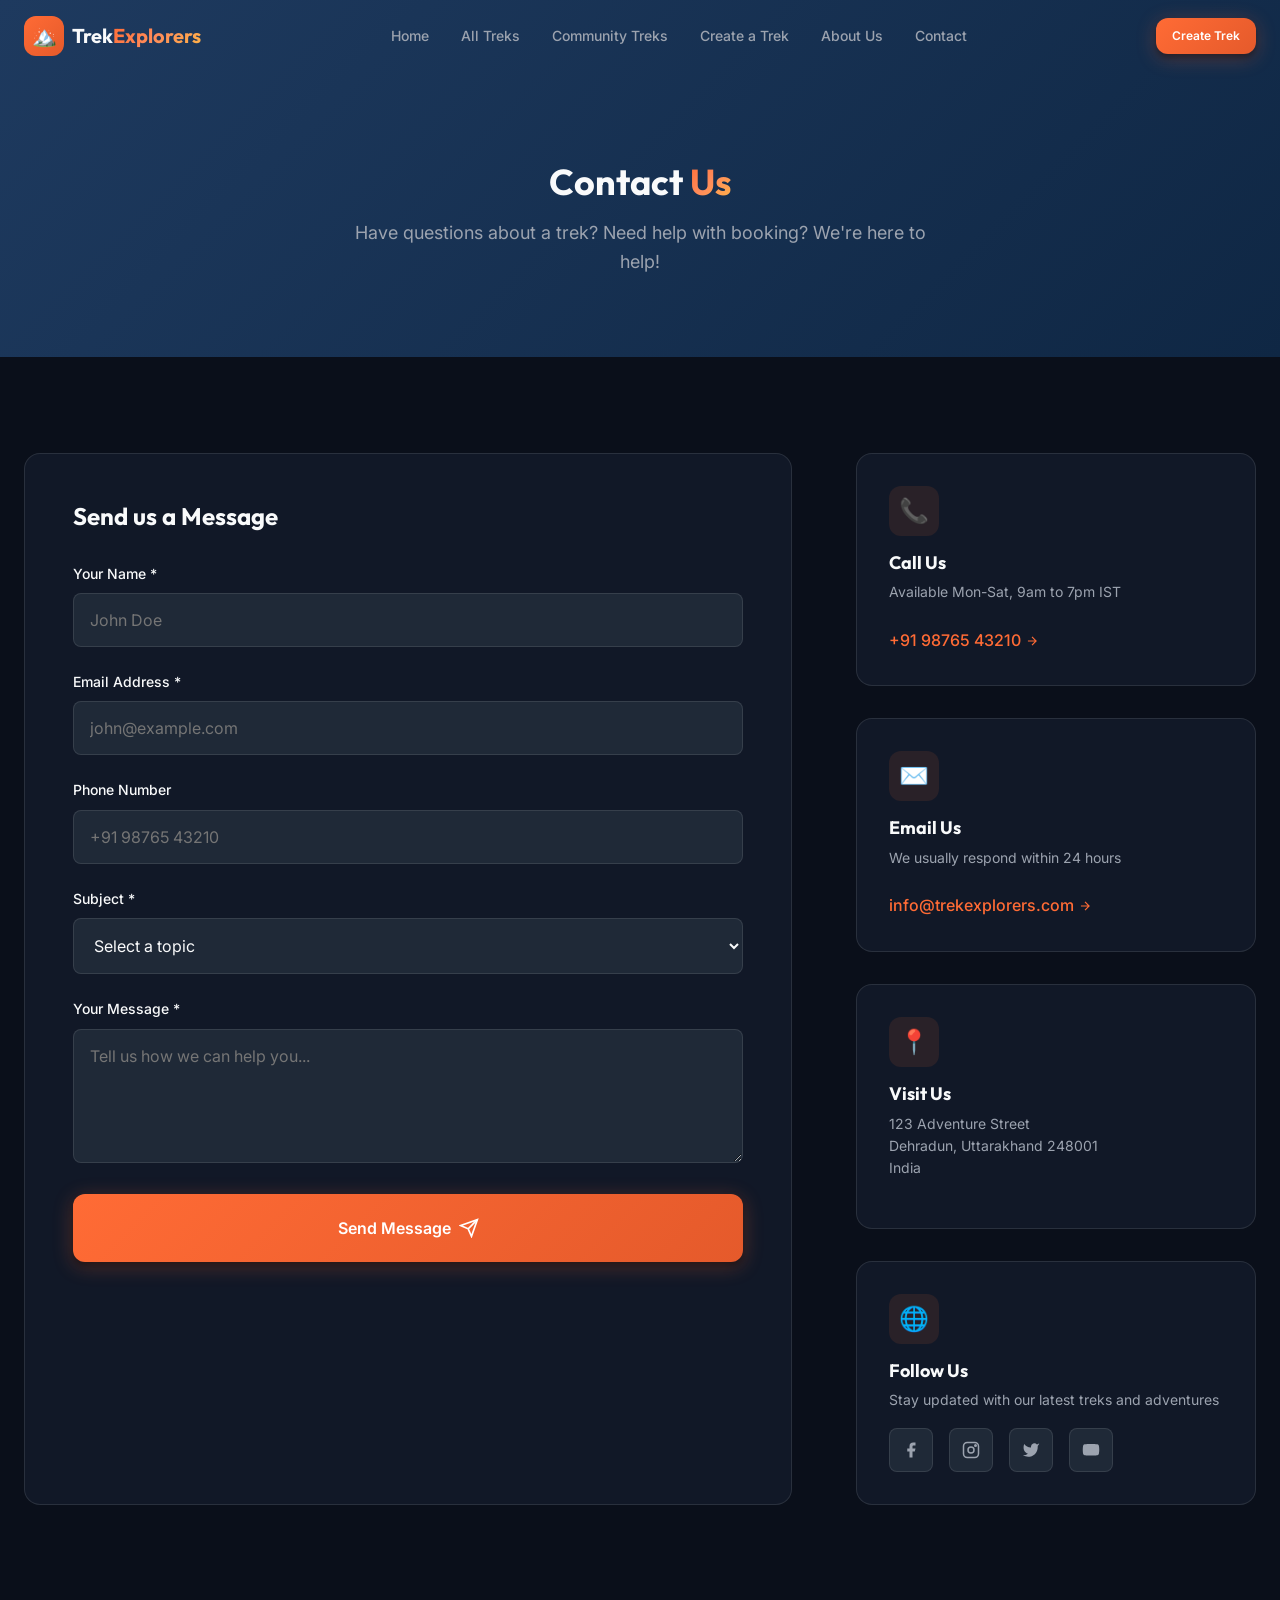
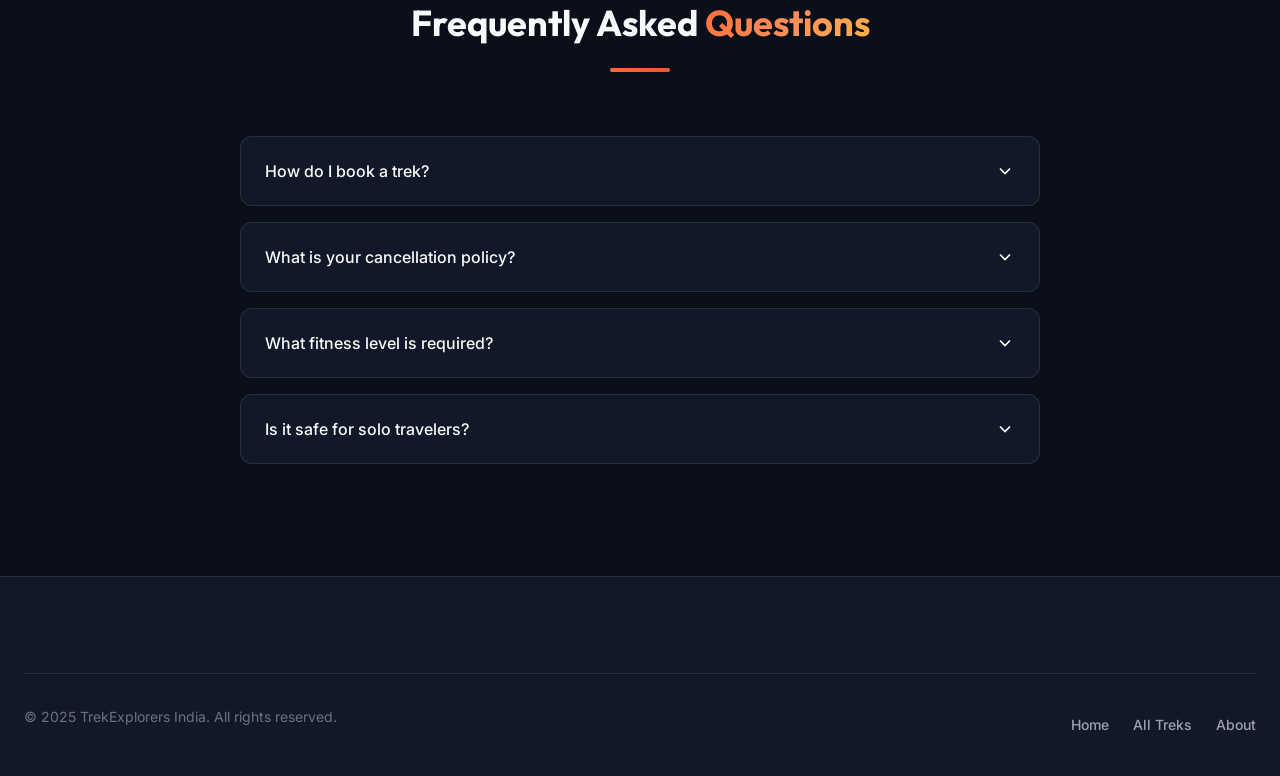
==== contact.html @ b9200154 "Initial commit- trek explorer website" ====
<!DOCTYPE html>
<html lang="en">

<head>
    <meta charset="UTF-8">
    <meta name="viewport" content="width=device-width, initial-scale=1.0">
    <meta name="description" content="Contact Trek Explorers India for trek inquiries, bookings, and support.">
    <title>Contact Us | Trek Explorers India</title>

    <!-- Google Fonts -->
    <link rel="preconnect" href="https://fonts.googleapis.com">
    <link rel="preconnect" href="https://fonts.gstatic.com" crossorigin>
    <link
        href="https://fonts.googleapis.com/css2?family=Inter:wght@400;500;600;700&family=Outfit:wght@400;500;600;700;800&display=swap"
        rel="stylesheet">

    <!-- Styles -->
    <link rel="stylesheet" href="style.css">

    <style>
        .page-hero {
            padding: 160px 0 80px;
            background: linear-gradient(135deg, var(--color-primary) 0%, var(--color-primary-dark) 100%);
            text-align: center;
        }

        .page-title {
            font-size: var(--text-4xl);
            margin-bottom: var(--space-md);
        }

        .page-subtitle {
            font-size: var(--text-lg);
            color: var(--color-text-secondary);
            max-width: 600px;
            margin: 0 auto;
        }

        .contact-layout {
            display: grid;
            grid-template-columns: 1fr 400px;
            gap: var(--space-3xl);
        }

        @media (max-width: 1024px) {
            .contact-layout {
                grid-template-columns: 1fr;
            }
        }

        .contact-form-card {
            background: var(--color-bg-card);
            border: 1px solid var(--color-border);
            border-radius: var(--radius-xl);
            padding: var(--space-2xl);
        }

        .contact-form-title {
            font-size: var(--text-2xl);
            margin-bottom: var(--space-xl);
        }

        .contact-info {
            display: flex;
            flex-direction: column;
            gap: var(--space-xl);
        }

        .contact-card {
            background: var(--color-bg-card);
            border: 1px solid var(--color-border);
            border-radius: var(--radius-xl);
            padding: var(--space-xl);
        }

        .contact-card-icon {
            width: 50px;
            height: 50px;
            background: rgba(255, 107, 53, 0.1);
            border-radius: var(--radius-lg);
            display: flex;
            align-items: center;
            justify-content: center;
            font-size: 1.5rem;
            margin-bottom: var(--space-md);
        }

        .contact-card-title {
            font-size: var(--text-lg);
            margin-bottom: var(--space-sm);
        }

        .contact-card-text {
            color: var(--color-text-secondary);
            font-size: var(--text-sm);
            line-height: 1.6;
        }

        .contact-card-link {
            color: var(--color-accent);
            font-weight: 500;
            display: inline-flex;
            align-items: center;
            gap: var(--space-xs);
            margin-top: var(--space-sm);
        }

        .contact-card-link:hover {
            text-decoration: underline;
        }

        .social-links {
            display: flex;
            gap: var(--space-md);
            margin-top: var(--space-md);
        }

        .social-link {
            width: 44px;
            height: 44px;
            display: flex;
            align-items: center;
            justify-content: center;
            background: var(--color-bg-elevated);
            border: 1px solid var(--color-border);
            border-radius: var(--radius-md);
            color: var(--color-text-secondary);
            transition: all var(--transition-fast);
        }

        .social-link:hover {
            background: var(--color-accent);
            border-color: var(--color-accent);
            color: white;
        }

        .faq-section {
            margin-top: var(--space-4xl);
        }

        .faq-item {
            background: var(--color-bg-card);
            border: 1px solid var(--color-border);
            border-radius: var(--radius-lg);
            margin-bottom: var(--space-md);
            overflow: hidden;
        }

        .faq-question {
            width: 100%;
            padding: var(--space-lg);
            display: flex;
            justify-content: space-between;
            align-items: center;
            font-size: var(--text-base);
            font-weight: 500;
            text-align: left;
            color: var(--color-text-primary);
            cursor: pointer;
            transition: all var(--transition-fast);
        }

        .faq-question:hover {
            background: var(--color-bg-elevated);
        }

        .faq-icon {
            transition: transform var(--transition-base);
        }

        .faq-item.open .faq-icon {
            transform: rotate(180deg);
        }

        .faq-answer {
            max-height: 0;
            overflow: hidden;
            transition: max-height var(--transition-base);
        }

        .faq-item.open .faq-answer {
            max-height: 300px;
        }

        .faq-answer-content {
            padding: 0 var(--space-lg) var(--space-lg);
            color: var(--color-text-secondary);
            font-size: var(--text-sm);
            line-height: 1.7;
        }
    </style>
</head>

<body data-page="contact">
    <!-- Header -->
    <header class="header scrolled" id="header">
        <div class="container">
            <div class="header-inner">
                <a href="index.html" class="logo">
                    <div class="logo-icon">🏔️</div>
                    <span>Trek<span class="text-gradient">Explorers</span></span>
                </a>

                <nav class="nav" id="nav">
                    <a href="index.html" class="nav-link">Home</a>
                    <a href="treks.html" class="nav-link">All Treks</a>
                    <a href="community-treks.html" class="nav-link">Community Treks</a>
                    <a href="create-trek.html" class="nav-link">Create a Trek</a>
                    <a href="about.html" class="nav-link">About Us</a>
                    <a href="contact.html" class="nav-link">Contact</a>
                </nav>

                <div class="header-actions flex items-center gap-md">
                    <a href="create-trek.html" class="btn btn-primary btn-sm">Create Trek</a>
                    <button class="mobile-menu-btn" id="mobileMenuBtn" aria-label="Toggle menu">
                        <span></span>
                        <span></span>
                        <span></span>
                    </button>
                </div>
            </div>
        </div>
    </header>

    <!-- Page Hero -->
    <section class="page-hero">
        <div class="container">
            <h1 class="page-title">Contact <span class="text-gradient">Us</span></h1>
            <p class="page-subtitle">
                Have questions about a trek? Need help with booking? We're here to help!
            </p>
        </div>
    </section>

    <!-- Contact Content -->
    <section class="section">
        <div class="container">
            <div class="contact-layout">
                <!-- Contact Form -->
                <div class="contact-form-card">
                    <h2 class="contact-form-title">Send us a Message</h2>

                    <form id="contactForm">
                        <div class="form-row">
                            <div class="form-group">
                                <label class="form-label" for="name">Your Name *</label>
                                <input type="text" class="form-input" id="name" name="name" placeholder="John Doe"
                                    required>
                            </div>

                            <div class="form-group">
                                <label class="form-label" for="email">Email Address *</label>
                                <input type="email" class="form-input" id="email" name="email"
                                    placeholder="john@example.com" required>
                            </div>
                        </div>

                        <div class="form-group">
                            <label class="form-label" for="phone">Phone Number</label>
                            <input type="tel" class="form-input" id="phone" name="phone" placeholder="+91 98765 43210">
                        </div>

                        <div class="form-group">
                            <label class="form-label" for="subject">Subject *</label>
                            <select class="form-select form-input" id="subject" name="subject" required>
                                <option value="">Select a topic</option>
                                <option value="booking">Trek Booking Inquiry</option>
                                <option value="custom">Custom Trek Request</option>
                                <option value="group">Group/Corporate Trek</option>
                                <option value="support">General Support</option>
                                <option value="feedback">Feedback</option>
                                <option value="other">Other</option>
                            </select>
                        </div>

                        <div class="form-group">
                            <label class="form-label" for="message">Your Message *</label>
                            <textarea class="form-textarea" id="message" name="message" rows="5"
                                placeholder="Tell us how we can help you..." required></textarea>
                        </div>

                        <button type="submit" class="btn btn-primary btn-lg" style="width: 100%;">
                            Send Message
                            <svg width="20" height="20" viewBox="0 0 24 24" fill="none" stroke="currentColor"
                                stroke-width="2">
                                <path d="M22 2L11 13" />
                                <path d="M22 2l-7 20-4-9-9-4 20-7z" />
                            </svg>
                        </button>
                    </form>
                </div>

                <!-- Contact Info -->
                <div class="contact-info">
                    <div class="contact-card">
                        <div class="contact-card-icon">📞</div>
                        <h3 class="contact-card-title">Call Us</h3>
                        <p class="contact-card-text">
                            Available Mon-Sat, 9am to 7pm IST
                        </p>
                        <a href="tel:+919876543210" class="contact-card-link">
                            +91 98765 43210
                            <svg width="14" height="14" viewBox="0 0 24 24" fill="none" stroke="currentColor"
                                stroke-width="2">
                                <path d="M5 12h14M12 5l7 7-7 7" />
                            </svg>
                        </a>
                    </div>

                    <div class="contact-card">
                        <div class="contact-card-icon">✉️</div>
                        <h3 class="contact-card-title">Email Us</h3>
                        <p class="contact-card-text">
                            We usually respond within 24 hours
                        </p>
                        <a href="mailto:info@trekexplorers.com" class="contact-card-link">
                            info@trekexplorers.com
                            <svg width="14" height="14" viewBox="0 0 24 24" fill="none" stroke="currentColor"
                                stroke-width="2">
                                <path d="M5 12h14M12 5l7 7-7 7" />
                            </svg>
                        </a>
                    </div>

                    <div class="contact-card">
                        <div class="contact-card-icon">📍</div>
                        <h3 class="contact-card-title">Visit Us</h3>
                        <p class="contact-card-text">
                            123 Adventure Street<br>
                            Dehradun, Uttarakhand 248001<br>
                            India
                        </p>
                    </div>

                    <div class="contact-card">
                        <div class="contact-card-icon">🌐</div>
                        <h3 class="contact-card-title">Follow Us</h3>
                        <p class="contact-card-text">
                            Stay updated with our latest treks and adventures
                        </p>
                        <div class="social-links">
                            <a href="#" class="social-link" aria-label="Facebook">
                                <svg width="18" height="18" viewBox="0 0 24 24" fill="currentColor">
                                    <path d="M18 2h-3a5 5 0 0 0-5 5v3H7v4h3v8h4v-8h3l1-4h-4V7a1 1 0 0 1 1-1h3z" />
                                </svg>
                            </a>
                            <a href="#" class="social-link" aria-label="Instagram">
                                <svg width="18" height="18" viewBox="0 0 24 24" fill="none" stroke="currentColor"
                                    stroke-width="2">
                                    <rect x="2" y="2" width="20" height="20" rx="5" />
                                    <circle cx="12" cy="12" r="4" />
                                    <circle cx="18" cy="6" r="1" />
                                </svg>
                            </a>
                            <a href="#" class="social-link" aria-label="Twitter">
                                <svg width="18" height="18" viewBox="0 0 24 24" fill="currentColor">
                                    <path
                                        d="M23 3a10.9 10.9 0 0 1-3.14 1.53 4.48 4.48 0 0 0-7.86 3v1A10.66 10.66 0 0 1 3 4s-4 9 5 13a11.64 11.64 0 0 1-7 2c9 5 20 0 20-11.5a4.5 4.5 0 0 0-.08-.83A7.72 7.72 0 0 0 23 3z" />
                                </svg>
                            </a>
                            <a href="#" class="social-link" aria-label="YouTube">
                                <svg width="18" height="18" viewBox="0 0 24 24" fill="currentColor">
                                    <path
                                        d="M22.54 6.42a2.78 2.78 0 0 0-1.94-2C18.88 4 12 4 12 4s-6.88 0-8.6.46a2.78 2.78 0 0 0-1.94 2A29 29 0 0 0 1 11.75a29 29 0 0 0 .46 5.33A2.78 2.78 0 0 0 3.4 19c1.72.46 8.6.46 8.6.46s6.88 0 8.6-.46a2.78 2.78 0 0 0 1.94-2 29 29 0 0 0 .46-5.25 29 29 0 0 0-.46-5.33z" />
                                    <polygon points="9.75 15.02 15.5 11.75 9.75 8.48 9.75 15.02" />
                                </svg>
                            </a>
                        </div>
                    </div>
                </div>
            </div>

            <!-- FAQ Section -->
            <div class="faq-section">
                <div class="section-header">
                    <h2 class="section-title">Frequently Asked <span class="text-gradient">Questions</span></h2>
                    <div class="section-divider"></div>
                </div>

                <div style="max-width: 800px; margin: 0 auto;">
                    <div class="faq-item">
                        <button class="faq-question" onclick="toggleFaq(this)">
                            <span>How do I book a trek?</span>
                            <svg class="faq-icon" width="20" height="20" viewBox="0 0 24 24" fill="none"
                                stroke="currentColor" stroke-width="2">
                                <polyline points="6 9 12 15 18 9" />
                            </svg>
                        </button>
                        <div class="faq-answer">
                            <p class="faq-answer-content">
                                You can book a trek by visiting the trek detail page and clicking the "Book Now" button.
                                You'll be guided through the booking process including selecting your batch date,
                                entering participant details, and making payment.
                            </p>
                        </div>
                    </div>

                    <div class="faq-item">
                        <button class="faq-question" onclick="toggleFaq(this)">
                            <span>What is your cancellation policy?</span>
                            <svg class="faq-icon" width="20" height="20" viewBox="0 0 24 24" fill="none"
                                stroke="currentColor" stroke-width="2">
                                <polyline points="6 9 12 15 18 9" />
                            </svg>
                        </button>
                        <div class="faq-answer">
                            <p class="faq-answer-content">
                                We offer flexible cancellation with full refund if cancelled 30+ days before the trek,
                                50% refund for 15-30 days, and 25% refund for 7-14 days. No refund is available for
                                cancellations less than 7 days before the trek.
                            </p>
                        </div>
                    </div>

                    <div class="faq-item">
                        <button class="faq-question" onclick="toggleFaq(this)">
                            <span>What fitness level is required?</span>
                            <svg class="faq-icon" width="20" height="20" viewBox="0 0 24 24" fill="none"
                                stroke="currentColor" stroke-width="2">
                                <polyline points="6 9 12 15 18 9" />
                            </svg>
                        </button>
                        <div class="faq-answer">
                            <p class="faq-answer-content">
                                Fitness requirements vary by trek difficulty. Easy treks require basic fitness, moderate
                                treks need regular exercise routine, and difficult treks require good cardiovascular
                                fitness. We recommend starting training 4-6 weeks before your trek.
                            </p>
                        </div>
                    </div>

                    <div class="faq-item">
                        <button class="faq-question" onclick="toggleFaq(this)">
                            <span>Is it safe for solo travelers?</span>
                            <svg class="faq-icon" width="20" height="20" viewBox="0 0 24 24" fill="none"
                                stroke="currentColor" stroke-width="2">
                                <polyline points="6 9 12 15 18 9" />
                            </svg>
                        </button>
                        <div class="faq-answer">
                            <p class="faq-answer-content">
                                Absolutely! We have many solo travelers on our treks, and safety is our top priority.
                                Our expert guides, established protocols, and group environment make it safe and
                                enjoyable for solo adventurers, including solo female travelers.
                            </p>
                        </div>
                    </div>
                </div>
            </div>
        </div>
    </section>

    <!-- Footer -->
    <footer class="footer">
        <div class="container">
            <div class="footer-bottom">
                <p class="footer-copyright">© 2025 TrekExplorers India. All rights reserved.</p>
                <div class="flex gap-lg">
                    <a href="index.html" class="nav-link" style="font-size: var(--text-sm);">Home</a>
                    <a href="treks.html" class="nav-link" style="font-size: var(--text-sm);">All Treks</a>
                    <a href="about.html" class="nav-link" style="font-size: var(--text-sm);">About</a>
                </div>
            </div>
        </div>
    </footer>

    <!-- Mobile Navigation -->
    <div class="mobile-nav-overlay" id="mobileNavOverlay"></div>
    <nav class="mobile-nav" id="mobileNav">
        <a href="index.html" class="nav-link">Home</a>
        <a href="treks.html" class="nav-link">All Treks</a>
        <a href="community-treks.html" class="nav-link">Community Treks</a>
        <a href="create-trek.html" class="nav-link">Create a Trek</a>
        <a href="about.html" class="nav-link">About Us</a>
        <a href="contact.html" class="nav-link">Contact</a>
    </nav>

    <style>
        .mobile-nav-overlay {
            position: fixed;
            inset: 0;
            background: rgba(0, 0, 0, 0.8);
            z-index: 250;
            opacity: 0;
            visibility: hidden;
            transition: all 0.3s ease;
        }

        .mobile-nav-overlay.active {
            opacity: 1;
            visibility: visible;
        }

        .mobile-nav {
            position: fixed;
            top: 0;
            right: -280px;
            width: 280px;
            height: 100vh;
            background: var(--color-bg-card);
            z-index: 260;
            padding: 80px var(--space-xl) var(--space-xl);
            display: flex;
            flex-direction: column;
            gap: var(--space-lg);
            transition: right 0.3s ease;
        }

        .mobile-nav.active {
            right: 0;
        }

        .mobile-nav .nav-link {
            font-size: var(--text-lg);
            padding: var(--space-sm) 0;
            border-bottom: 1px solid var(--color-border);
        }
    </style>

    <!-- Scripts -->
    <script src="data.js"></script>
  <script src="main.js"></script>
    <script>
        function toggleFaq(button) {
            const item = button.closest('.faq-item');
            item.classList.toggle('open');
        }

        // Contact form handling
        document.getElementById('contactForm').addEventListener('submit', function (e) {
            e.preventDefault();
            alert('Thank you for your message! We will get back to you within 24 hours.');
            this.reset();
        });
    </script>
</body>

</html>
---- style.css ----
/* ===============================================
   TREKKERS INDIA - Premium Design System
   A modern, stunning trekking website
   =============================================== */

/* ===============================================
   CSS VARIABLES & DESIGN TOKENS
   =============================================== */
:root {
  /* Color Palette - Mountain-inspired */
  --color-primary: #1e3a5f;
  --color-primary-light: #2d5a87;
  --color-primary-dark: #0f2744;
  
  --color-accent: #ff6b35;
  --color-accent-light: #ff8c5a;
  --color-accent-dark: #e55a2b;
  
  --color-secondary: #2d8659;
  --color-secondary-light: #3da06c;
  --color-secondary-dark: #1f6b45;
  
  /* Neutral Colors */
  --color-bg-dark: #0a0f1a;
  --color-bg-card: #111827;
  --color-bg-elevated: #1f2937;
  --color-bg-hover: #374151;
  
  --color-text-primary: #f9fafb;
  --color-text-secondary: #9ca3af;
  --color-text-muted: #6b7280;
  
  --color-border: rgba(255, 255, 255, 0.1);
  --color-border-light: rgba(255, 255, 255, 0.05);
  
  /* Gradient Definitions */
  --gradient-hero: linear-gradient(135deg, rgba(10, 15, 26, 0.7) 0%, rgba(30, 58, 95, 0.8) 100%);
  --gradient-card: linear-gradient(145deg, rgba(31, 41, 55, 0.9) 0%, rgba(17, 24, 39, 0.95) 100%);
  --gradient-accent: linear-gradient(135deg, var(--color-accent) 0%, var(--color-accent-dark) 100%);
  --gradient-mountain: linear-gradient(to bottom, #1e3a5f 0%, #0a0f1a 100%);
  
  /* Glassmorphism */
  --glass-bg: rgba(255, 255, 255, 0.05);
  --glass-border: rgba(255, 255, 255, 0.1);
  --glass-blur: blur(20px);
  
  /* Spacing */
  --space-xs: 0.25rem;
  --space-sm: 0.5rem;
  --space-md: 1rem;
  --space-lg: 1.5rem;
  --space-xl: 2rem;
  --space-2xl: 3rem;
  --space-3xl: 4rem;
  --space-4xl: 6rem;
  
  /* Typography */
  --font-primary: 'Inter', -apple-system, BlinkMacSystemFont, 'Segoe UI', sans-serif;
  --font-heading: 'Outfit', 'Inter', sans-serif;
  
  --text-xs: 0.75rem;
  --text-sm: 0.875rem;
  --text-base: 1rem;
  --text-lg: 1.125rem;
  --text-xl: 1.25rem;
  --text-2xl: 1.5rem;
  --text-3xl: 1.875rem;
  --text-4xl: 2.25rem;
  --text-5xl: 3rem;
  --text-6xl: 3.75rem;
  
  /* Border Radius */
  --radius-sm: 0.375rem;
  --radius-md: 0.5rem;
  --radius-lg: 0.75rem;
  --radius-xl: 1rem;
  --radius-2xl: 1.5rem;
  --radius-full: 9999px;
  
  /* Shadows */
  --shadow-sm: 0 1px 2px rgba(0, 0, 0, 0.3);
  --shadow-md: 0 4px 6px rgba(0, 0, 0, 0.4);
  --shadow-lg: 0 10px 25px rgba(0, 0, 0, 0.5);
  --shadow-xl: 0 20px 40px rgba(0, 0, 0, 0.6);
  --shadow-glow: 0 0 40px rgba(255, 107, 53, 0.3);
  
  /* Transitions */
  --transition-fast: 150ms ease;
  --transition-base: 250ms ease;
  --transition-slow: 400ms ease;
  --transition-bounce: 500ms cubic-bezier(0.68, -0.55, 0.265, 1.55);
  
  /* Z-index scale */
  --z-dropdown: 100;
  --z-sticky: 200;
  --z-modal: 300;
  --z-tooltip: 400;
}

/* ===============================================
   RESET & BASE STYLES
   =============================================== */
*, *::before, *::after {
  box-sizing: border-box;
  margin: 0;
  padding: 0;
}

html {
  scroll-behavior: smooth;
  font-size: 16px;
}

body {
  font-family: var(--font-primary);
  background-color: var(--color-bg-dark);
  color: var(--color-text-primary);
  line-height: 1.6;
  min-height: 100vh;
  overflow-x: hidden;
  -webkit-font-smoothing: antialiased;
  -moz-osx-font-smoothing: grayscale;
}

img {
  max-width: 100%;
  height: auto;
  display: block;
}

a {
  color: inherit;
  text-decoration: none;
  transition: color var(--transition-fast);
}

button {
  font-family: inherit;
  cursor: pointer;
  border: none;
  background: none;
}

ul, ol {
  list-style: none;
}

input, textarea, select {
  font-family: inherit;
  font-size: inherit;
}

/* ===============================================
   TYPOGRAPHY
   =============================================== */
h1, h2, h3, h4, h5, h6 {
  font-family: var(--font-heading);
  font-weight: 700;
  line-height: 1.2;
  color: var(--color-text-primary);
}

h1 { font-size: var(--text-5xl); }
h2 { font-size: var(--text-4xl); }
h3 { font-size: var(--text-3xl); }
h4 { font-size: var(--text-2xl); }
h5 { font-size: var(--text-xl); }
h6 { font-size: var(--text-lg); }

p {
  color: var(--color-text-secondary);
  margin-bottom: var(--space-md);
}

.text-gradient {
  background: linear-gradient(135deg, var(--color-accent) 0%, var(--color-accent-light) 50%, #ffb347 100%);
  -webkit-background-clip: text;
  -webkit-text-fill-color: transparent;
  background-clip: text;
}

/* ===============================================
   LAYOUT UTILITIES
   =============================================== */
.container {
  width: 100%;
  max-width: 1280px;
  margin: 0 auto;
  padding: 0 var(--space-lg);
}

.container-sm { max-width: 768px; }
.container-lg { max-width: 1440px; }

.section {
  padding: var(--space-4xl) 0;
}

.flex { display: flex; }
.flex-col { flex-direction: column; }
.flex-wrap { flex-wrap: wrap; }
.items-center { align-items: center; }
.items-start { align-items: flex-start; }
.justify-center { justify-content: center; }
.justify-between { justify-content: space-between; }
.gap-sm { gap: var(--space-sm); }
.gap-md { gap: var(--space-md); }
.gap-lg { gap: var(--space-lg); }
.gap-xl { gap: var(--space-xl); }

.grid {
  display: grid;
  gap: var(--space-lg);
}

.grid-cols-2 { grid-template-columns: repeat(2, 1fr); }
.grid-cols-3 { grid-template-columns: repeat(3, 1fr); }
.grid-cols-4 { grid-template-columns: repeat(4, 1fr); }

@media (max-width: 1024px) {
  .grid-cols-3 { grid-template-columns: repeat(2, 1fr); }
  .grid-cols-4 { grid-template-columns: repeat(2, 1fr); }
}

@media (max-width: 640px) {
  .grid-cols-2,
  .grid-cols-3,
  .grid-cols-4 { grid-template-columns: 1fr; }
}

/* ===============================================
   HEADER & NAVIGATION
   =============================================== */
.header {
  position: fixed;
  top: 0;
  left: 0;
  right: 0;
  z-index: var(--z-sticky);
  padding: var(--space-md) 0;
  transition: all var(--transition-base);
}

.header.scrolled {
  background: rgba(10, 15, 26, 0.95);
  backdrop-filter: var(--glass-blur);
  border-bottom: 1px solid var(--color-border);
  padding: var(--space-sm) 0;
}

.header-inner {
  display: flex;
  align-items: center;
  justify-content: space-between;
}

.logo {
  display: flex;
  align-items: center;
  gap: var(--space-sm);
  font-family: var(--font-heading);
  font-size: var(--text-xl);
  font-weight: 700;
}

.logo-icon {
  width: 40px;
  height: 40px;
  background: var(--gradient-accent);
  border-radius: var(--radius-lg);
  display: flex;
  align-items: center;
  justify-content: center;
  font-size: var(--text-xl);
}

.nav {
  display: flex;
  align-items: center;
  gap: var(--space-xl);
}

.nav-link {
  font-size: var(--text-sm);
  font-weight: 500;
  color: var(--color-text-secondary);
  transition: color var(--transition-fast);
  position: relative;
}

.nav-link:hover {
  color: var(--color-text-primary);
}

.nav-link::after {
  content: '';
  position: absolute;
  bottom: -4px;
  left: 0;
  width: 0;
  height: 2px;
  background: var(--color-accent);
  transition: width var(--transition-base);
}

.nav-link:hover::after {
  width: 100%;
}

.mobile-menu-btn {
  display: none;
  flex-direction: column;
  gap: 5px;
  padding: var(--space-sm);
}

.mobile-menu-btn span {
  width: 24px;
  height: 2px;
  background: var(--color-text-primary);
  transition: all var(--transition-base);
}

@media (max-width: 768px) {
  .nav {
    display: none;
  }
  
  .mobile-menu-btn {
    display: flex;
  }
}

/* ===============================================
   BUTTONS
   =============================================== */
.btn {
  display: inline-flex;
  align-items: center;
  justify-content: center;
  gap: var(--space-sm);
  padding: var(--space-md) var(--space-xl);
  font-size: var(--text-sm);
  font-weight: 600;
  border-radius: var(--radius-lg);
  transition: all var(--transition-base);
  cursor: pointer;
  white-space: nowrap;
}

.btn-primary {
  background: var(--gradient-accent);
  color: white;
  box-shadow: var(--shadow-md), 0 4px 20px rgba(255, 107, 53, 0.3);
}

.btn-primary:hover {
  transform: translateY(-2px);
  box-shadow: var(--shadow-lg), 0 6px 30px rgba(255, 107, 53, 0.4);
}

.btn-secondary {
  background: var(--glass-bg);
  color: var(--color-text-primary);
  border: 1px solid var(--glass-border);
  backdrop-filter: var(--glass-blur);
}

.btn-secondary:hover {
  background: rgba(255, 255, 255, 0.1);
  border-color: rgba(255, 255, 255, 0.2);
}

.btn-outline {
  background: transparent;
  color: var(--color-accent);
  border: 2px solid var(--color-accent);
}

.btn-outline:hover {
  background: var(--color-accent);
  color: white;
}

.btn-lg {
  padding: var(--space-lg) var(--space-2xl);
  font-size: var(--text-base);
}

.btn-sm {
  padding: var(--space-sm) var(--space-md);
  font-size: var(--text-xs);
}

/* ===============================================
   HERO SECTION
   =============================================== */
.hero {
  position: relative;
  min-height: 100vh;
  display: flex;
  align-items: center;
  overflow: hidden;
}

.hero-bg {
  position: absolute;
  inset: 0;
  z-index: -1;
}

.hero-bg img {
  width: 100%;
  height: 100%;
  object-fit: cover;
}

.hero-overlay {
  position: absolute;
  inset: 0;
  background: var(--gradient-hero);
}

.hero-content {
  position: relative;
  text-align: center;
  max-width: 900px;
  margin: 0 auto;
  padding-top: 80px;
}

.hero-badge {
  display: inline-flex;
  align-items: center;
  gap: var(--space-sm);
  padding: var(--space-sm) var(--space-lg);
  background: var(--glass-bg);
  border: 1px solid var(--glass-border);
  border-radius: var(--radius-full);
  font-size: var(--text-sm);
  color: var(--color-text-secondary);
  margin-bottom: var(--space-xl);
  backdrop-filter: var(--glass-blur);
}

.hero-badge-dot {
  width: 8px;
  height: 8px;
  background: var(--color-accent);
  border-radius: var(--radius-full);
  animation: pulse 2s infinite;
}

@keyframes pulse {
  0%, 100% { opacity: 1; }
  50% { opacity: 0.5; }
}

.hero-title {
  font-size: clamp(2.5rem, 8vw, 4.5rem);
  margin-bottom: var(--space-lg);
  line-height: 1.1;
}

.hero-subtitle {
  font-size: var(--text-xl);
  color: var(--color-text-secondary);
  max-width: 600px;
  margin: 0 auto var(--space-2xl);
}

.hero-buttons {
  display: flex;
  gap: var(--space-md);
  justify-content: center;
  flex-wrap: wrap;
}

.hero-stats {
  display: flex;
  justify-content: center;
  gap: var(--space-3xl);
  margin-top: var(--space-4xl);
  padding-top: var(--space-2xl);
  border-top: 1px solid var(--color-border);
}

.hero-stat {
  text-align: center;
}

.hero-stat-value {
  font-size: var(--text-4xl);
  font-weight: 700;
  color: var(--color-accent);
}

.hero-stat-label {
  font-size: var(--text-sm);
  color: var(--color-text-muted);
  margin-top: var(--space-xs);
}

/* Scroll indicator */
.scroll-indicator {
  position: absolute;
  bottom: var(--space-2xl);
  left: 50%;
  transform: translateX(-50%);
  display: flex;
  flex-direction: column;
  align-items: center;
  gap: var(--space-sm);
  color: var(--color-text-muted);
  font-size: var(--text-sm);
  animation: bounce 2s infinite;
}

@keyframes bounce {
  0%, 100% { transform: translateX(-50%) translateY(0); }
  50% { transform: translateX(-50%) translateY(10px); }
}

.scroll-indicator-icon {
  width: 24px;
  height: 36px;
  border: 2px solid var(--color-text-muted);
  border-radius: var(--radius-full);
  position: relative;
}

.scroll-indicator-icon::before {
  content: '';
  position: absolute;
  top: 6px;
  left: 50%;
  transform: translateX(-50%);
  width: 4px;
  height: 8px;
  background: var(--color-text-muted);
  border-radius: var(--radius-full);
  animation: scroll 2s infinite;
}

@keyframes scroll {
  0% { opacity: 1; top: 6px; }
  100% { opacity: 0; top: 16px; }
}

/* ===============================================
   TREK CARDS
   =============================================== */
.trek-card {
  position: relative;
  background: var(--gradient-card);
  border-radius: var(--radius-xl);
  overflow: hidden;
  border: 1px solid var(--color-border);
  transition: all var(--transition-base);
}

.trek-card:hover {
  transform: translateY(-8px);
  box-shadow: var(--shadow-xl);
  border-color: rgba(255, 107, 53, 0.3);
}

.trek-card-image {
  position: relative;
  height: 220px;
  overflow: hidden;
}

.trek-card-image img {
  width: 100%;
  height: 100%;
  object-fit: cover;
  transition: transform var(--transition-slow);
}

.trek-card:hover .trek-card-image img {
  transform: scale(1.1);
}

.trek-card-badges {
  position: absolute;
  top: var(--space-md);
  left: var(--space-md);
  display: flex;
  gap: var(--space-sm);
  flex-wrap: wrap;
}

.trek-badge {
  padding: var(--space-xs) var(--space-sm);
  font-size: var(--text-xs);
  font-weight: 600;
  border-radius: var(--radius-sm);
  background: var(--color-accent);
  color: white;
}

.trek-badge.trending {
  background: var(--color-secondary);
}

.trek-badge.bestseller {
  background: linear-gradient(135deg, #fbbf24, #f59e0b);
}

.trek-card-duration {
  position: absolute;
  top: var(--space-md);
  right: var(--space-md);
  padding: var(--space-xs) var(--space-sm);
  font-size: var(--text-xs);
  font-weight: 600;
  background: rgba(0, 0, 0, 0.7);
  backdrop-filter: blur(10px);
  border-radius: var(--radius-sm);
  color: white;
}

.trek-card-content {
  padding: var(--space-lg);
}

.trek-card-location {
  display: flex;
  align-items: center;
  gap: var(--space-xs);
  font-size: var(--text-sm);
  color: var(--color-text-muted);
  margin-bottom: var(--space-sm);
}

.trek-card-title {
  font-size: var(--text-xl);
  font-weight: 700;
  margin-bottom: var(--space-sm);
  transition: color var(--transition-fast);
}

.trek-card:hover .trek-card-title {
  color: var(--color-accent);
}

.trek-card-difficulty {
  display: inline-flex;
  align-items: center;
  gap: var(--space-xs);
  padding: var(--space-xs) var(--space-sm);
  font-size: var(--text-xs);
  font-weight: 600;
  border-radius: var(--radius-sm);
  background: rgba(255, 255, 255, 0.1);
  margin-bottom: var(--space-md);
}

.trek-card-footer {
  display: flex;
  align-items: center;
  justify-content: space-between;
  padding-top: var(--space-md);
  border-top: 1px solid var(--color-border);
}

.trek-card-price {
  display: flex;
  flex-direction: column;
}

.trek-card-price-current {
  font-size: var(--text-xl);
  font-weight: 700;
  color: var(--color-accent);
}

.trek-card-price-original {
  font-size: var(--text-sm);
  color: var(--color-text-muted);
  text-decoration: line-through;
}

.trek-card-rating {
  display: flex;
  align-items: center;
  gap: var(--space-xs);
  font-size: var(--text-sm);
  color: var(--color-text-secondary);
}

.trek-card-rating-star {
  color: #fbbf24;
}

/* ===============================================
   SEARCH & FILTERS
   =============================================== */
.search-section {
  padding: var(--space-2xl) 0;
  background: var(--color-bg-card);
  border-bottom: 1px solid var(--color-border);
  position: relative;
  margin-top: -60px;
  z-index: 10;
  border-radius: var(--radius-2xl) var(--radius-2xl) 0 0;
}

.search-box {
  display: flex;
  gap: var(--space-md);
  background: var(--color-bg-elevated);
  padding: var(--space-md);
  border-radius: var(--radius-xl);
  border: 1px solid var(--color-border);
}

.search-input-wrapper {
  flex: 1;
  display: flex;
  align-items: center;
  gap: var(--space-sm);
  padding: 0 var(--space-md);
}

.search-input-wrapper svg {
  width: 20px;
  height: 20px;
  color: var(--color-text-muted);
}

.search-input {
  flex: 1;
  background: none;
  border: none;
  color: var(--color-text-primary);
  font-size: var(--text-base);
  outline: none;
}

.search-input::placeholder {
  color: var(--color-text-muted);
}

.search-filters {
  display: flex;
  gap: var(--space-md);
  margin-top: var(--space-lg);
  flex-wrap: wrap;
}

.filter-select {
  padding: var(--space-sm) var(--space-md);
  background: var(--color-bg-elevated);
  border: 1px solid var(--color-border);
  border-radius: var(--radius-md);
  color: var(--color-text-primary);
  font-size: var(--text-sm);
  cursor: pointer;
  transition: all var(--transition-fast);
}

.filter-select:hover {
  border-color: var(--color-accent);
}

.filter-tag {
  display: inline-flex;
  align-items: center;
  gap: var(--space-sm);
  padding: var(--space-sm) var(--space-md);
  background: var(--glass-bg);
  border: 1px solid var(--glass-border);
  border-radius: var(--radius-full);
  font-size: var(--text-sm);
  color: var(--color-text-secondary);
  cursor: pointer;
  transition: all var(--transition-fast);
}

.filter-tag:hover,
.filter-tag.active {
  background: var(--color-accent);
  border-color: var(--color-accent);
  color: white;
}

/* ===============================================
   CATEGORY CARDS
   =============================================== */
.category-card {
  position: relative;
  padding: var(--space-xl);
  background: var(--gradient-card);
  border: 1px solid var(--color-border);
  border-radius: var(--radius-xl);
  text-align: center;
  transition: all var(--transition-base);
  overflow: hidden;
}

.category-card::before {
  content: '';
  position: absolute;
  inset: 0;
  background: radial-gradient(circle at 50% 0%, rgba(255, 107, 53, 0.1) 0%, transparent 50%);
  opacity: 0;
  transition: opacity var(--transition-base);
}

.category-card:hover::before {
  opacity: 1;
}

.category-card:hover {
  transform: translateY(-5px);
  border-color: rgba(255, 107, 53, 0.3);
}

.category-icon {
  font-size: 3rem;
  margin-bottom: var(--space-md);
}

.category-title {
  font-size: var(--text-lg);
  font-weight: 600;
  margin-bottom: var(--space-sm);
}

.category-count {
  font-size: var(--text-sm);
  color: var(--color-text-muted);
}

/* ===============================================
   SECTIONS COMMON
   =============================================== */
.section-header {
  text-align: center;
  max-width: 700px;
  margin: 0 auto var(--space-3xl);
}

.section-title {
  font-size: var(--text-4xl);
  margin-bottom: var(--space-md);
}

.section-subtitle {
  font-size: var(--text-lg);
  color: var(--color-text-secondary);
}

.section-divider {
  width: 60px;
  height: 4px;
  background: var(--gradient-accent);
  border-radius: var(--radius-full);
  margin: var(--space-lg) auto;
}

/* ===============================================
   TESTIMONIALS
   =============================================== */
.testimonial-card {
  padding: var(--space-xl);
  background: var(--gradient-card);
  border: 1px solid var(--color-border);
  border-radius: var(--radius-xl);
  position: relative;
}

.testimonial-quote {
  font-size: 4rem;
  color: var(--color-accent);
  opacity: 0.3;
  position: absolute;
  top: var(--space-md);
  left: var(--space-lg);
  line-height: 1;
}

.testimonial-content {
  position: relative;
  padding-top: var(--space-xl);
  font-size: var(--text-base);
  color: var(--color-text-secondary);
  line-height: 1.8;
  margin-bottom: var(--space-lg);
}

.testimonial-author {
  display: flex;
  align-items: center;
  gap: var(--space-md);
}

.testimonial-avatar {
  width: 50px;
  height: 50px;
  border-radius: var(--radius-full);
  background: var(--gradient-accent);
  display: flex;
  align-items: center;
  justify-content: center;
  font-weight: 600;
  font-size: var(--text-lg);
}

.testimonial-name {
  font-weight: 600;
  margin-bottom: var(--space-xs);
}

.testimonial-trek {
  font-size: var(--text-sm);
  color: var(--color-text-muted);
}

/* ===============================================
   FOOTER
   =============================================== */
.footer {
  background: var(--color-bg-card);
  border-top: 1px solid var(--color-border);
  padding: var(--space-4xl) 0 var(--space-xl);
}

.footer-grid {
  display: grid;
  grid-template-columns: 2fr repeat(3, 1fr);
  gap: var(--space-3xl);
  margin-bottom: var(--space-3xl);
}

@media (max-width: 1024px) {
  .footer-grid {
    grid-template-columns: repeat(2, 1fr);
  }
}

@media (max-width: 640px) {
  .footer-grid {
    grid-template-columns: 1fr;
  }
}

.footer-brand {
  max-width: 300px;
}

.footer-logo {
  display: flex;
  align-items: center;
  gap: var(--space-sm);
  font-family: var(--font-heading);
  font-size: var(--text-xl);
  font-weight: 700;
  margin-bottom: var(--space-lg);
}

.footer-description {
  color: var(--color-text-muted);
  font-size: var(--text-sm);
  line-height: 1.8;
  margin-bottom: var(--space-lg);
}

.footer-social {
  display: flex;
  gap: var(--space-md);
}

.footer-social a {
  width: 40px;
  height: 40px;
  display: flex;
  align-items: center;
  justify-content: center;
  background: var(--color-bg-elevated);
  border: 1px solid var(--color-border);
  border-radius: var(--radius-md);
  color: var(--color-text-secondary);
  transition: all var(--transition-fast);
}

.footer-social a:hover {
  background: var(--color-accent);
  border-color: var(--color-accent);
  color: white;
}

.footer-column h4 {
  font-size: var(--text-base);
  font-weight: 600;
  margin-bottom: var(--space-lg);
}

.footer-links li {
  margin-bottom: var(--space-sm);
}

.footer-links a {
  font-size: var(--text-sm);
  color: var(--color-text-muted);
  transition: color var(--transition-fast);
}

.footer-links a:hover {
  color: var(--color-accent);
}

.footer-bottom {
  padding-top: var(--space-xl);
  border-top: 1px solid var(--color-border);
  display: flex;
  justify-content: space-between;
  align-items: center;
  flex-wrap: wrap;
  gap: var(--space-md);
}

.footer-copyright {
  font-size: var(--text-sm);
  color: var(--color-text-muted);
}

/* ===============================================
   FORMS
   =============================================== */
.form-group {
  margin-bottom: var(--space-lg);
}

.form-label {
  display: block;
  font-size: var(--text-sm);
  font-weight: 500;
  margin-bottom: var(--space-sm);
  color: var(--color-text-primary);
}

.form-input,
.form-textarea,
.form-select {
  width: 100%;
  padding: var(--space-md);
  background: var(--color-bg-elevated);
  border: 1px solid var(--color-border);
  border-radius: var(--radius-md);
  color: var(--color-text-primary);
  font-size: var(--text-base);
  transition: all var(--transition-fast);
}

.form-input:focus,
.form-textarea:focus,
.form-select:focus {
  outline: none;
  border-color: var(--color-accent);
  box-shadow: 0 0 0 3px rgba(255, 107, 53, 0.1);
}

.form-textarea {
  min-height: 120px;
  resize: vertical;
}

/* ===============================================
   MODAL
   =============================================== */
.modal-overlay {
  position: fixed;
  inset: 0;
  background: rgba(0, 0, 0, 0.8);
  backdrop-filter: blur(5px);
  z-index: var(--z-modal);
  display: flex;
  align-items: center;
  justify-content: center;
  padding: var(--space-lg);
  opacity: 0;
  visibility: hidden;
  transition: all var(--transition-base);
}

.modal-overlay.active {
  opacity: 1;
  visibility: visible;
}

.modal {
  background: var(--color-bg-card);
  border: 1px solid var(--color-border);
  border-radius: var(--radius-xl);
  max-width: 600px;
  width: 100%;
  max-height: 90vh;
  overflow-y: auto;
  transform: scale(0.9) translateY(20px);
  transition: transform var(--transition-base);
}

.modal-overlay.active .modal {
  transform: scale(1) translateY(0);
}

.modal-header {
  padding: var(--space-xl);
  border-bottom: 1px solid var(--color-border);
  display: flex;
  align-items: center;
  justify-content: space-between;
}

.modal-title {
  font-size: var(--text-xl);
  font-weight: 600;
}

.modal-close {
  width: 36px;
  height: 36px;
  display: flex;
  align-items: center;
  justify-content: center;
  background: var(--color-bg-elevated);
  border-radius: var(--radius-md);
  color: var(--color-text-secondary);
  transition: all var(--transition-fast);
}

.modal-close:hover {
  background: var(--color-accent);
  color: white;
}

.modal-body {
  padding: var(--space-xl);
}

.modal-footer {
  padding: var(--space-xl);
  border-top: 1px solid var(--color-border);
  display: flex;
  gap: var(--space-md);
  justify-content: flex-end;
}

/* ===============================================
   UTILITY CLASSES
   =============================================== */
.text-center { text-align: center; }
.text-left { text-align: left; }
.text-right { text-align: right; }

.hidden { display: none; }
.sr-only {
  position: absolute;
  width: 1px;
  height: 1px;
  padding: 0;
  margin: -1px;
  overflow: hidden;
  clip: rect(0, 0, 0, 0);
  border: 0;
}

.mt-sm { margin-top: var(--space-sm); }
.mt-md { margin-top: var(--space-md); }
.mt-lg { margin-top: var(--space-lg); }
.mt-xl { margin-top: var(--space-xl); }
.mt-2xl { margin-top: var(--space-2xl); }

.mb-sm { margin-bottom: var(--space-sm); }
.mb-md { margin-bottom: var(--space-md); }
.mb-lg { margin-bottom: var(--space-lg); }
.mb-xl { margin-bottom: var(--space-xl); }

/* ===============================================
   ANIMATIONS
   =============================================== */
@keyframes fadeInUp {
  from {
    opacity: 0;
    transform: translateY(30px);
  }
  to {
    opacity: 1;
    transform: translateY(0);
  }
}

@keyframes fadeIn {
  from { opacity: 0; }
  to { opacity: 1; }
}

@keyframes slideInLeft {
  from {
    opacity: 0;
    transform: translateX(-30px);
  }
  to {
    opacity: 1;
    transform: translateX(0);
  }
}

.animate-fadeInUp {
  animation: fadeInUp 0.6s ease forwards;
}

.animate-fadeIn {
  animation: fadeIn 0.6s ease forwards;
}

.animate-delay-1 { animation-delay: 0.1s; }
.animate-delay-2 { animation-delay: 0.2s; }
.animate-delay-3 { animation-delay: 0.3s; }
.animate-delay-4 { animation-delay: 0.4s; }

/* ===============================================
   LOADING STATES
   =============================================== */
.skeleton {
  background: linear-gradient(90deg, var(--color-bg-elevated) 25%, var(--color-bg-hover) 50%, var(--color-bg-elevated) 75%);
  background-size: 200% 100%;
  animation: skeleton 1.5s infinite;
  border-radius: var(--radius-md);
}

@keyframes skeleton {
  0% { background-position: 200% 0; }
  100% { background-position: -200% 0; }
}

/* ===============================================
   RESPONSIVE BREAKPOINTS
   =============================================== */
@media (max-width: 768px) {
  h1 { font-size: var(--text-4xl); }
  h2 { font-size: var(--text-3xl); }
  h3 { font-size: var(--text-2xl); }
  
  .section {
    padding: var(--space-3xl) 0;
  }
  
  .hero-stats {
    flex-direction: column;
    gap: var(--space-xl);
  }
  
  .search-box {
    flex-direction: column;
  }
}
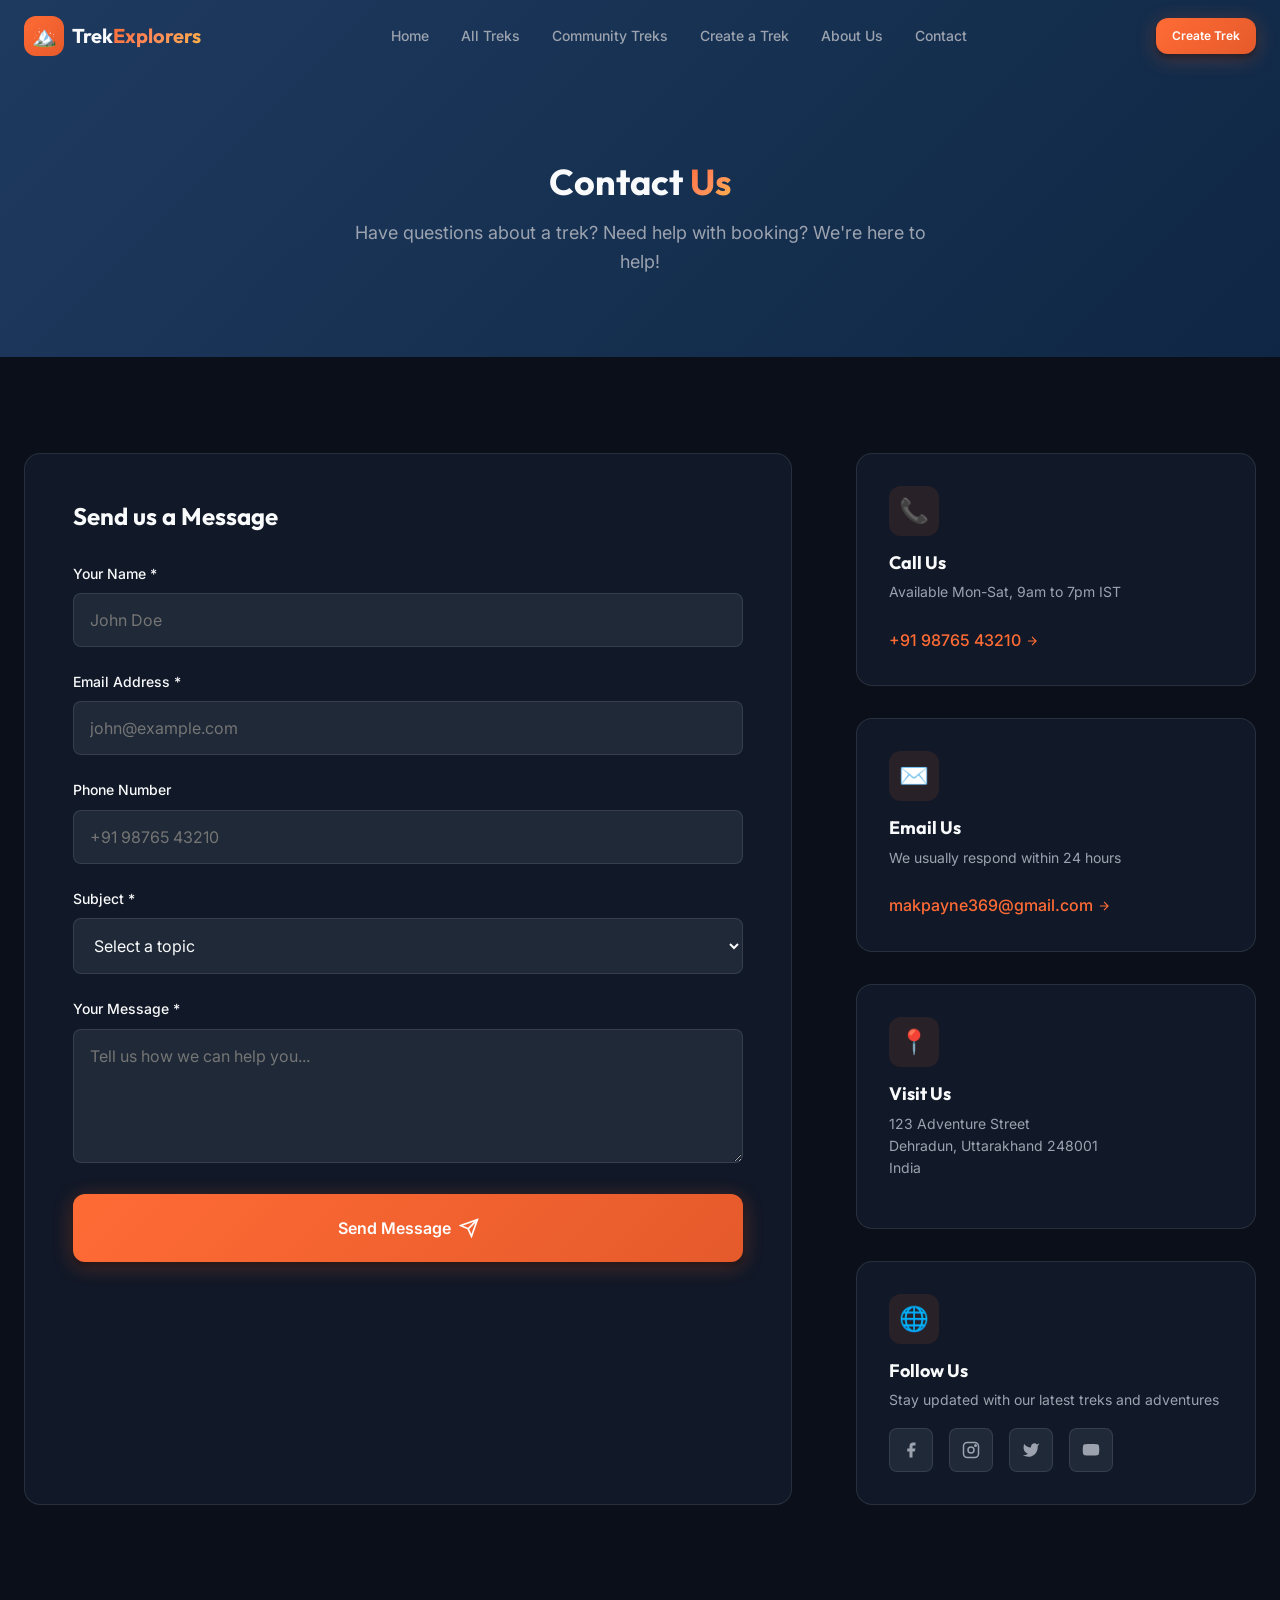
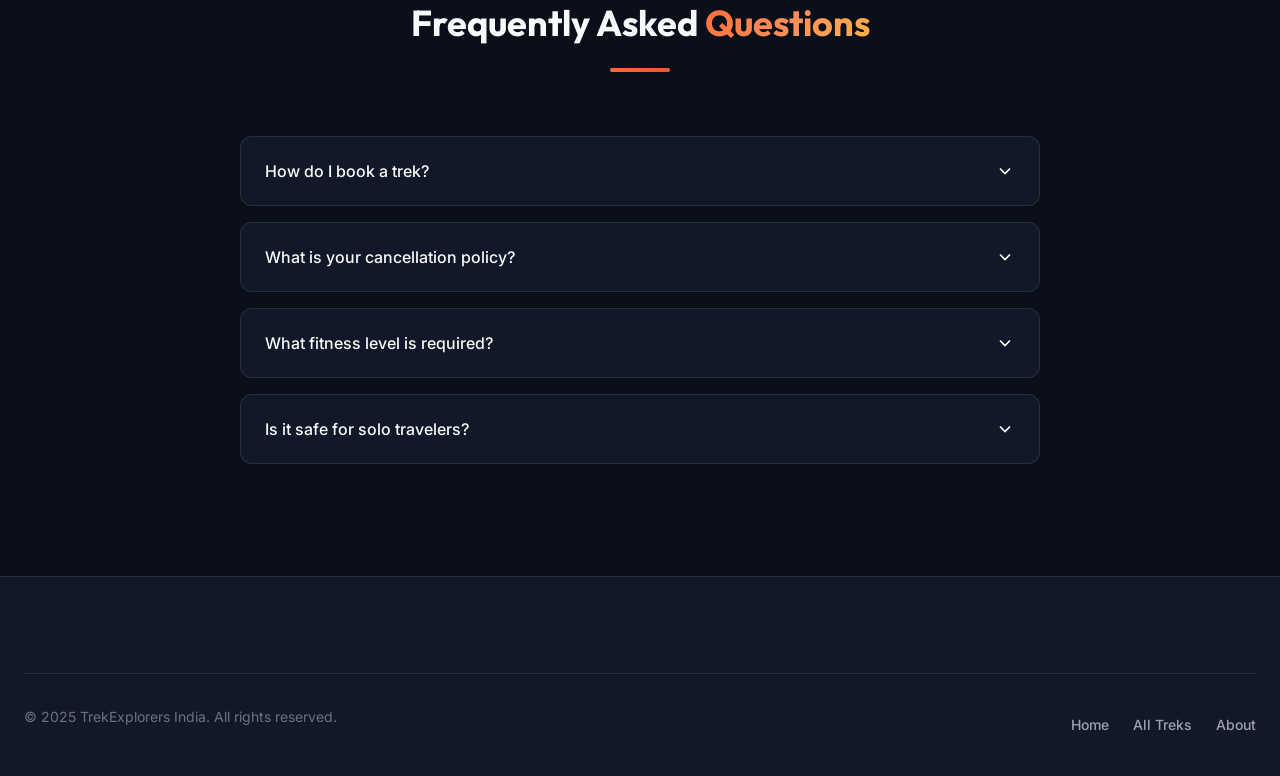
==== commit 69daab85: "Update founders story and contact info - Mayank & Prashant Pandey" ====
--- a/contact.html
+++ b/contact.html
@@ -313,8 +313,8 @@
                         <p class="contact-card-text">
                             We usually respond within 24 hours
                         </p>
-                        <a href="mailto:info@trekexplorers.com" class="contact-card-link">
-                            info@trekexplorers.com
+                        <a href="mailto:makpayne369@gmail.com" class="contact-card-link">
+                            makpayne369@gmail.com
                             <svg width="14" height="14" viewBox="0 0 24 24" fill="none" stroke="currentColor"
                                 stroke-width="2">
                                 <path d="M5 12h14M12 5l7 7-7 7" />
